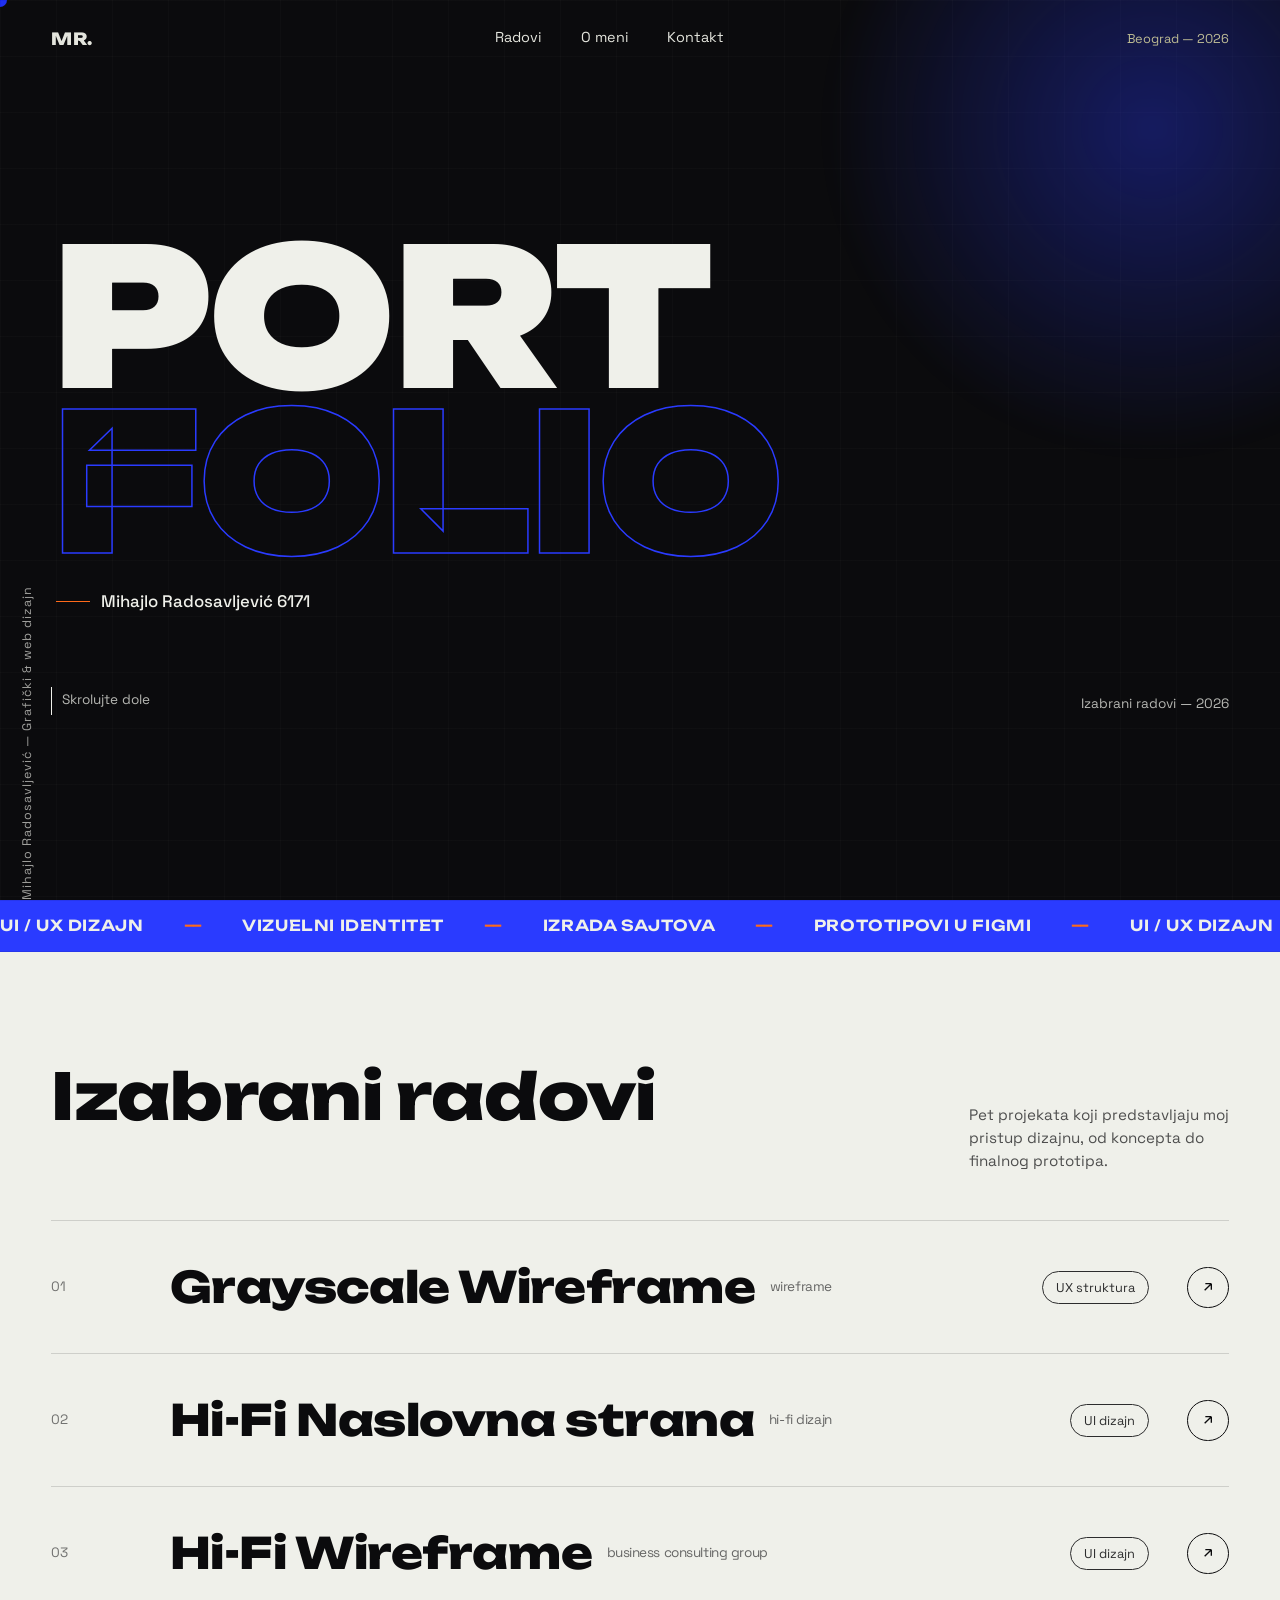
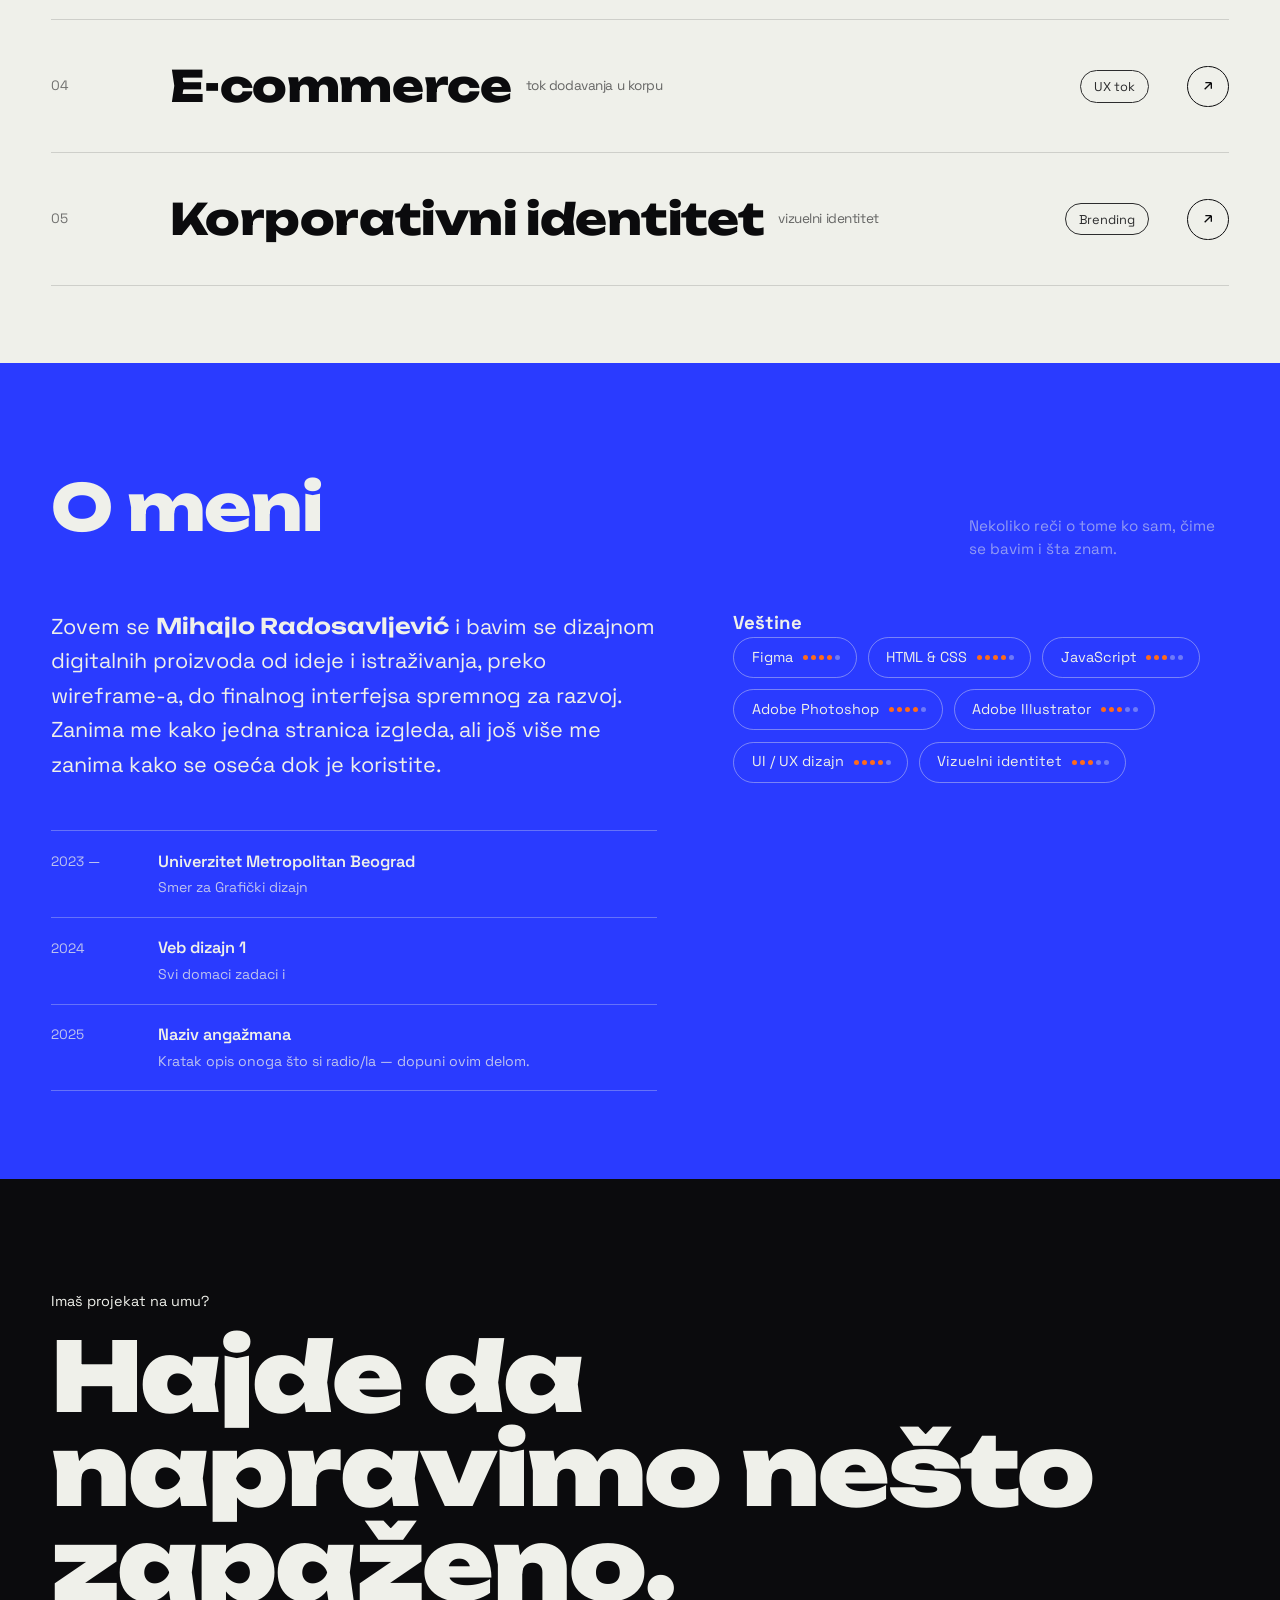
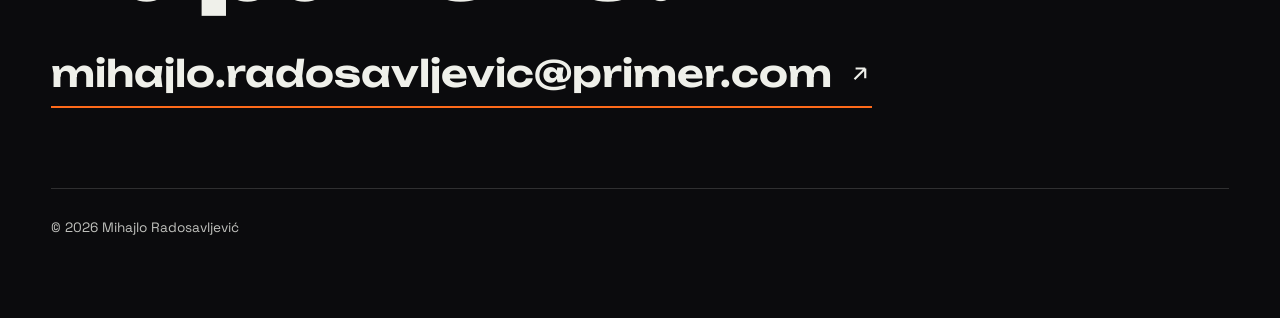
==== index.html @ fd627243 "Initial project" ====
<!doctype html>
<html lang="sr">
<head>
<meta charset="UTF-8">
<meta name="viewport" content="width=device-width, initial-scale=1">
<title>Portfolio — Mihajlo Radosavljević</title>
<meta name="description" content="Portfolio Mihajla Radosavljevića — grafički i web dizajn.">
<link rel="stylesheet" href="style.css">
</head>
<body>

<div class="cursor-dot"></div>
<div class="project-preview"><div class="project-preview__ph"></div></div>

<!-- ============ NAVIGACIJA ============ -->
<nav class="nav">
  <div class="nav__mark">MR.</div>
  <ul class="nav__links">
    <li><a href="#radovi">Radovi</a></li>
    <li><a href="#o-meni">O meni</a></li>
    <li><a href="#kontakt">Kontakt</a></li>
  </ul>
  <div class="nav__meta">Beograd — <span data-year></span></div>
</nav>

<!-- ============ HERO ============ -->
<header class="hero">
  <div class="hero__grid"></div>
  <div class="hero__glow"></div>

  <div class="hero__sidetext">Mihajlo Radosavljević — Grafički &amp; web dizajn</div>

  <div class="wrap hero__stack">
    <div class="hero__line"><span>PORT</span></div>
    <div class="hero__line"><span>FOLIO</span></div>

    <div class="hero__signature">Mihajlo Radosavljević 6171</div>

    <div class="hero__foot">
      <div class="hero__scroll"><i></i> Skrolujte dole</div>
      <div>Izabrani radovi — 2026</div>
    </div>
  </div>
</header>

<!-- ============ MARQUEE ============ -->
<div class="marquee">
  <div class="marquee__track">
    <span>UI / UX DIZAJN</span>
    <span>VIZUELNI IDENTITET</span>
    <span>IZRADA SAJTOVA</span>
    <span>PROTOTIPOVI U FIGMI</span>
  </div>
</div>

<!-- ============ RADOVI ============ -->
<section class="work" id="radovi">
  <div class="wrap">
    <div class="section-head reveal">
      <h2>Izabrani radovi</h2>
      <p>Pet projekata koji predstavljaju moj pristup dizajnu, od koncepta do finalnog prototipa.</p>
    </div>

    <div class="work-list">
      <div class="project-row" data-href="projekat-01.html" data-color="#0b0b0d" data-label="01">
        <span class="project-row__num">01</span>
        <span class="project-row__title">Grayscale Wireframe<small>wireframe</small></span>
        <span class="project-row__tag">UX struktura</span>
        <span class="project-row__arrow"><svg viewBox="0 0 24 24" fill="none" stroke="currentColor" stroke-width="2"><path d="M7 17L17 7M17 7H8M17 7V16"/></svg></span>
      </div>

      <div class="project-row" data-href="projekat-02.html" data-color="#2a3bff" data-label="02">
        <span class="project-row__num">02</span>
        <span class="project-row__title">Hi-Fi Naslovna strana <small>hi-fi dizajn</small></span>
        <span class="project-row__tag">UI dizajn</span>
        <span class="project-row__arrow"><svg viewBox="0 0 24 24" fill="none" stroke="currentColor" stroke-width="2"><path d="M7 17L17 7M17 7H8M17 7V16"/></svg></span>
      </div>

      <div class="project-row" data-href="projekat-03.html" data-color="#2a3bff" data-label="03">
        <span class="project-row__num">03</span>
        <span class="project-row__title">Hi-Fi Wireframe <small>business consulting group</small></span>
        <span class="project-row__tag">UI dizajn</span>
        <span class="project-row__arrow"><svg viewBox="0 0 24 24" fill="none" stroke="currentColor" stroke-width="2"><path d="M7 17L17 7M17 7H8M17 7V16"/></svg></span>
      </div>

      <div class="project-row" data-href="projekat-04.html" data-color="#0b0b0d" data-label="04">
        <span class="project-row__num">04</span>
        <span class="project-row__title">E-commerce <small>tok dodavanja u korpu</small></span>
        <span class="project-row__tag">UX tok</span>
        <span class="project-row__arrow"><svg viewBox="0 0 24 24" fill="none" stroke="currentColor" stroke-width="2"><path d="M7 17L17 7M17 7H8M17 7V16"/></svg></span>
      </div>

      <div class="project-row" data-href="projekat-05.html" data-color="#1f6b45" data-label="05">
        <span class="project-row__num">05</span>
        <span class="project-row__title">Korporativni identitet <small>vizuelni identitet</small></span>
        <span class="project-row__tag">Brending</span>
        <span class="project-row__arrow"><svg viewBox="0 0 24 24" fill="none" stroke="currentColor" stroke-width="2"><path d="M7 17L17 7M17 7H8M17 7V16"/></svg></span>
      </div>
    </div>
  </div>
</section>

<!-- ============ O MENI ============ -->
<section class="about" id="o-meni">
  <div class="wrap">
    <div class="section-head reveal">
      <h2>O meni</h2>
      <p>Nekoliko reči o tome ko sam, čime se bavim i šta znam.</p>
    </div>

    <div class="about__grid">
      <div>
        <p class="about__bio reveal">
          Zovem se <strong>Mihajlo Radosavljević</strong> i bavim se dizajnom digitalnih proizvoda
          od ideje i istraživanja, preko wireframe-a, do finalnog interfejsa spremnog za razvoj.
          Zanima me kako jedna stranica izgleda, ali još više me zanima kako se oseća dok je koristite.
        </p>

        <ul class="timeline reveal">
          <li>
            <time>2023 —</time>
            <div>
              <h4>Univerzitet Metropolitan Beograd</h4>
              <p>Smer za Grafički dizajn</p>
            </div>
          </li>
          <li>
            <time>2024</time>
            <div>
              <h4>Veb dizajn 1</h4>
              <p>Svi domaci zadaci i </p>
            </div>
          </li>
          <li>
            <time>2025</time>
            <div>
              <h4>Naziv angažmana</h4>
              <p>Kratak opis onoga što si radio/la — dopuni ovim delom.</p>
            </div>
          </li>
        </ul>
      </div>

      <div class="reveal">
        <h3>Veštine</h3>
        <div class="skills__grid">
          <span class="skill">Figma <i><b class="on"></b><b class="on"></b><b class="on"></b><b class="on"></b><b></b></i></span>
          <span class="skill">HTML &amp; CSS <i><b class="on"></b><b class="on"></b><b class="on"></b><b class="on"></b><b></b></i></span>
          <span class="skill">JavaScript <i><b class="on"></b><b class="on"></b><b class="on"></b><b></b><b></b></i></span>
          <span class="skill">Adobe Photoshop <i><b class="on"></b><b class="on"></b><b class="on"></b><b class="on"></b><b></b></i></span>
          <span class="skill">Adobe Illustrator <i><b class="on"></b><b class="on"></b><b class="on"></b><b></b><b></b></i></span>
          <span class="skill">UI / UX dizajn <i><b class="on"></b><b class="on"></b><b class="on"></b><b class="on"></b><b></b></i></span>
          <span class="skill">Vizuelni identitet <i><b class="on"></b><b class="on"></b><b class="on"></b><b></b><b></b></i></span>
        </div>
      </div>
    </div>
  </div>
</section>

<!-- ============ KONTAKT ============ -->
<section class="contact" id="kontakt">
  <div class="wrap contact__inner">
    <div class="contact__eyebrow reveal">Imaš projekat na umu?</div>
    <h2 class="reveal">Hajde da napravimo nešto zapaženo.</h2>

    <a class="contact__link reveal" href="mailto:mihajlo.radosavljevic@primer.com">
      mihajlo.radosavljevic@primer.com
      <svg viewBox="0 0 24 24" fill="none" stroke="currentColor" stroke-width="2"><path d="M7 17L17 7M17 7H8M17 7V16"/></svg>
    </a>

    <div class="contact__row">
      <div>© <span data-year></span> Mihajlo Radosavljević</div>
      <div class="contact__socials">
      </div>
    </div>
  </div>
</section>

<script src="script.js"></script>
</body>
</html>
---- style.css ----
/* =========================================================
   PORTFOLIO — MIHAJLO RADOSAVLJEVIĆ
   Dizajn sistem: ink / paper / cobalt / amber
   ========================================================= */

@import url('https://fonts.googleapis.com/css2?family=Unbounded:wght@400;600;800;900&family=Space+Grotesk:wght@400;500;600;700&display=swap');

:root{
  --ink:        #0b0b0d;
  --ink-soft:   #17171b;
  --paper:      #eff0ea;
  --paper-dim:  #dfe0d8;
  --cobalt:     #2a3bff;
  --cobalt-dim: #1c28b8;
  --amber:      #ff6a1a;

  --display: 'Unbounded', sans-serif;
  --body: 'Space Grotesk', sans-serif;

  --edge: clamp(1.25rem, 4vw, 3.5rem);
  --ease: cubic-bezier(.16,.84,.34,1);
}

*{ box-sizing:border-box; margin:0; padding:0; }

html{ scroll-behavior:smooth; }

body{
  background:var(--paper);
  color:var(--ink);
  font-family:var(--body);
  font-size:16px;
  line-height:1.5;
  -webkit-font-smoothing:antialiased;
  overflow-x:hidden;
}

a{ color:inherit; text-decoration:none; }
ul{ list-style:none; }
img{ display:block; max-width:100%; }
button{ font:inherit; border:none; background:none; cursor:pointer; color:inherit; }

::selection{ background:var(--cobalt); color:var(--paper); }

.wrap{ padding-left:var(--edge); padding-right:var(--edge); }

/* ---------- custom cursor dot ---------- */
.cursor-dot{
  position:fixed; top:0; left:0; width:14px; height:14px; border-radius:50%;
  background:var(--cobalt); pointer-events:none; z-index:999;
  transform:translate(-50%,-50%);
  transition:width .25s var(--ease), height .25s var(--ease), background .25s var(--ease), opacity .3s;
  mix-blend-mode:difference;
}
.cursor-dot.hovering{ width:44px; height:44px; background:var(--paper); }
@media (hover:none){ .cursor-dot{ display:none; } }

/* ---------- top nav ---------- */
.nav{
  position:fixed; top:0; left:0; right:0; z-index:100;
  display:flex; align-items:center; justify-content:space-between;
  padding:1.6rem var(--edge);
  color:var(--paper);
  mix-blend-mode:difference;
}
.nav__mark{
  font-family:var(--display); font-weight:800; font-size:1.05rem; letter-spacing:.02em;
}
.nav__links{ display:flex; gap:clamp(1.2rem,3vw,2.6rem); font-size:.9rem; }
.nav__links a{
  position:relative; padding-bottom:.2rem;
}
.nav__links a::after{
  content:''; position:absolute; left:0; bottom:0; width:0; height:1px; background:currentColor;
  transition:width .35s var(--ease);
}
.nav__links a:hover::after{ width:100%; }
.nav__meta{ font-size:.8rem; opacity:.85; }
@media (max-width:640px){ .nav__meta{ display:none; } }

/* ---------- HERO ---------- */
.hero{
  position:relative; min-height:100svh; background:var(--ink); color:var(--paper);
  display:flex; flex-direction:column; justify-content:center;
  overflow:hidden;
  padding-top:6rem; padding-bottom:3rem;
}

.hero__grid{
  position:absolute; inset:0; opacity:.35; pointer-events:none;
  background-image:
    linear-gradient(to right, rgba(239,240,234,.06) 1px, transparent 1px),
    linear-gradient(to bottom, rgba(239,240,234,.06) 1px, transparent 1px);
  background-size: 56px 56px;
  animation: gridDrift 22s linear infinite;
}
@keyframes gridDrift{
  from{ background-position:0 0; }
  to{ background-position:56px 56px; }
}

.hero__glow{
  position:absolute; width:60vmax; height:60vmax; border-radius:50%;
  background:radial-gradient(circle, rgba(42,59,255,.35), transparent 60%);
  top:-20vmax; right:-20vmax; filter:blur(10px);
  animation: glowMove 16s ease-in-out infinite alternate;
}
@keyframes glowMove{
  from{ transform:translate(0,0) scale(1); }
  to{ transform:translate(-6vw, 8vh) scale(1.12); }
}

.hero__sidetext{
  position:absolute; left:1.1rem; bottom:0; top:0; display:flex; align-items:center;
  writing-mode:vertical-rl; transform:rotate(180deg);
  font-size:.78rem; letter-spacing:.08em; color:rgba(239,240,234,.65);
  z-index:2;
}
@media (max-width:640px){ .hero__sidetext{ display:none; } }

.hero__stack{ position:relative; z-index:2; }

.hero__line{ overflow:hidden; }
.hero__line span{
  display:block;
  font-family:var(--display); font-weight:900;
  font-size:clamp(3.4rem, 15vw, 12.5rem);
  line-height:.86; letter-spacing:-.02em;
  transform:translateY(110%);
  animation:riseUp 1s var(--ease) forwards;
}
.hero__line:nth-child(1) span{ animation-delay:.15s; color:var(--paper); }
.hero__line:nth-child(2) span{
  animation-delay:.32s;
  color:transparent;
  -webkit-text-stroke:1.5px var(--cobalt);
  text-stroke:1.5px var(--cobalt);
}
@keyframes riseUp{ to{ transform:translateY(0); } }

.hero__signature{
  margin-top:1.6rem; margin-left:.3rem;
  font-family:var(--body); font-weight:500; font-size:1.05rem;
  color:var(--paper); opacity:0; transform:translateY(12px);
  animation:fadeUp .8s var(--ease) forwards; animation-delay:.9s;
  display:flex; align-items:center; gap:.7rem;
}
.hero__signature::before{
  content:''; width:34px; height:1px; background:var(--amber);
}
@keyframes fadeUp{ to{ opacity:1; transform:none; } }

.hero__foot{
  position:relative; z-index:2;
  display:flex; align-items:flex-end; justify-content:space-between;
  margin-top:clamp(2rem,6vw,4.5rem);
  font-size:.85rem; color:rgba(239,240,234,.75);
  opacity:0; animation:fadeUp .8s var(--ease) forwards; animation-delay:1.1s;
}
.hero__scroll{ display:flex; align-items:center; gap:.6rem; }
.hero__scroll i{
  display:block; width:1px; height:28px; background:var(--paper);
  animation:scrollPulse 1.8s ease-in-out infinite;
}
@keyframes scrollPulse{ 0%,100%{ transform:scaleY(.4); opacity:.4;} 50%{ transform:scaleY(1); opacity:1;} }

/* ---------- marquee divider ---------- */
.marquee{
  background:var(--cobalt); color:var(--paper);
  overflow:hidden; white-space:nowrap;
  border-top:1px solid rgba(0,0,0,.08); border-bottom:1px solid rgba(0,0,0,.08);
}
.marquee__track{
  display:inline-flex; gap:2.5rem;
  animation:marquee 26s linear infinite;
  padding:.85rem 0;
}
.marquee span{
  font-family:var(--display); font-weight:600; font-size:.95rem; letter-spacing:.04em;
  display:inline-flex; align-items:center; gap:2.5rem;
}
.marquee span::after{ content:'—'; color:var(--amber); }
@keyframes marquee{ from{ transform:translateX(0);} to{ transform:translateX(-50%);} }

/* ---------- section shell ---------- */
section{ position:relative; }
.section-head{
  display:flex; align-items:baseline; justify-content:space-between; gap:1rem;
  padding-top:clamp(3.5rem,8vw,6rem); padding-bottom:clamp(2rem,4vw,3rem);
  flex-wrap:wrap;
}
.section-head h2{
  font-family:var(--display); font-weight:800;
  font-size:clamp(2.2rem,5.5vw,4rem); letter-spacing:-.01em;
}
.section-head p{ max-width:26ch; font-size:.95rem; opacity:.7; }

.reveal{ opacity:0; transform:translateY(28px); transition:opacity .8s var(--ease), transform .8s var(--ease); }
.reveal.is-visible{ opacity:1; transform:none; }

/* ---------- WORK / RADOVI ---------- */
.work{ background:var(--paper); padding-bottom:clamp(3rem,6vw,5rem); }

.project-row{
  position:relative;
  display:grid; grid-template-columns:5rem 1fr auto auto;
  align-items:center; gap:clamp(1rem,3vw,2.5rem);
  padding:clamp(1.4rem,3vw,2.1rem) 0;
  border-top:1px solid rgba(11,11,13,.14);
  cursor:pointer;
  transition:background .4s var(--ease), color .4s var(--ease), padding-left .4s var(--ease);
}
.work-list .project-row:last-child{ border-bottom:1px solid rgba(11,11,13,.14); }
.project-row:hover{ background:var(--ink); color:var(--paper); padding-left:1.2rem; }

.project-row__num{ font-family:var(--body); font-size:.85rem; opacity:.55; }
.project-row__title{
  font-family:var(--display); font-weight:800;
  font-size:clamp(1.5rem,4vw,2.7rem); letter-spacing:-.01em;
  display:flex; align-items:center; gap:.9rem; min-width:0;
}
.project-row__title small{
  font-family:var(--body); font-weight:400; font-size:.85rem; opacity:.6;
  white-space:nowrap;
}
.project-row__tag{
  font-size:.8rem; padding:.35rem .8rem; border:1px solid currentColor; border-radius:999px;
  white-space:nowrap; opacity:.85;
}
.project-row__arrow{
  width:2.6rem; height:2.6rem; border-radius:50%; border:1px solid currentColor;
  display:flex; align-items:center; justify-content:center; flex-shrink:0;
  transition:transform .4s var(--ease), background .4s var(--ease);
}
.project-row:hover .project-row__arrow{ transform:rotate(45deg); background:var(--cobalt); border-color:var(--cobalt); }
.project-row__arrow svg{ width:16px; height:16px; }

/* floating preview thumb that follows the cursor */
.project-preview{
  position:fixed; top:0; left:0; z-index:60; pointer-events:none;
  width:min(320px, 30vw); aspect-ratio:4/3; border-radius:14px; overflow:hidden;
  opacity:0; transform:translate(-50%,-50%) scale(.85);
  transition:opacity .35s var(--ease), transform .35s var(--ease);
}
.project-preview.is-active{ opacity:1; transform:translate(-50%,-50%) scale(1); }
.project-preview__ph{
  width:100%; height:100%; display:flex; align-items:center; justify-content:center;
  font-family:var(--display); font-weight:800; font-size:2.4rem; color:var(--paper);
}
@media (max-width:820px){
  .project-preview{ display:none; }
  .project-row{ grid-template-columns:2.4rem 1fr auto; }
  .project-row__tag{ display:none; }
}

/* ---------- ABOUT / O MENI ---------- */
.about{ background:var(--cobalt); color:var(--paper); padding-bottom:clamp(3.5rem,7vw,5.5rem); }
.about .section-head p{ color:rgba(239,240,234,.75); }

.about__grid{
  display:grid; grid-template-columns:1.1fr .9fr; gap:clamp(2.5rem,6vw,5rem);
}
@media (max-width:860px){ .about__grid{ grid-template-columns:1fr; } }

.about__bio{ font-size:clamp(1.05rem,2vw,1.35rem); line-height:1.6; max-width:46ch; font-weight:400; }
.about__bio strong{ font-family:var(--display); font-weight:600; }

.timeline{ margin-top:clamp(2rem,4vw,3rem); border-top:1px solid rgba(239,240,234,.3); }
.timeline li{
  display:grid; grid-template-columns:5.5rem 1fr; gap:1.2rem;
  padding:1.15rem 0; border-bottom:1px solid rgba(239,240,234,.3);
}
.timeline time{ font-size:.85rem; opacity:.75; padding-top:.15rem; }
.timeline h4{ font-family:var(--body); font-weight:600; font-size:1.02rem; }
.timeline p{ font-size:.88rem; opacity:.75; margin-top:.2rem; }

.skills h3, .about__bio-label{
  font-size:.85rem; opacity:.75; margin-bottom:1.1rem;
}
.skills__grid{ display:flex; flex-wrap:wrap; gap:.7rem; }
.skill{
  display:flex; align-items:center; gap:.6rem;
  border:1px solid rgba(239,240,234,.4); border-radius:999px;
  padding:.55rem 1rem .55rem 1.1rem; font-size:.9rem;
  transform:translateY(10px); opacity:0;
  transition:opacity .55s var(--ease), transform .55s var(--ease), background .3s, color .3s;
}
.skills__grid.is-visible .skill{ opacity:1; transform:none; }
.skill:hover{ background:var(--paper); color:var(--cobalt-dim); }
.skill i{ display:flex; gap:3px; }
.skill i b{ width:5px; height:5px; border-radius:50%; background:currentColor; opacity:.35; }
.skill i b.on{ opacity:1; background:var(--amber); }
.skill:hover i b.on{ background:var(--cobalt); }

/* ---------- CONTACT / CTA ---------- */
.contact{ background:var(--ink); color:var(--paper); }
.contact__inner{
  padding-top:clamp(4rem,10vw,7rem); padding-bottom:clamp(3rem,7vw,5rem);
}
.contact__eyebrow{ font-size:.9rem; opacity:.7; margin-bottom:1rem; }
.contact h2{
  font-family:var(--display); font-weight:900; letter-spacing:-.02em;
  font-size:clamp(2.4rem,8vw,6rem); line-height:.98; max-width:14ch;
}
.contact__link{
  margin-top:2.2rem; display:inline-flex; align-items:baseline; gap:.9rem;
  font-family:var(--display); font-weight:600;
  font-size:clamp(1.3rem,4vw,2.3rem);
  border-bottom:2px solid var(--amber); padding-bottom:.3rem;
}
.contact__link svg{ width:.7em; height:.7em; transition:transform .4s var(--ease); }
.contact__link:hover svg{ transform:translate(4px,-4px); }

.contact__row{
  margin-top:clamp(3rem,7vw,5rem);
  display:flex; justify-content:space-between; flex-wrap:wrap; gap:1.5rem;
  padding-top:1.8rem; border-top:1px solid rgba(239,240,234,.2);
  font-size:.85rem; opacity:.8;
}
.contact__socials{ display:flex; gap:1.4rem; }
.contact__socials a{ position:relative; }
.contact__socials a::after{
  content:''; position:absolute; left:0; bottom:-2px; width:0; height:1px; background:var(--amber);
  transition:width .3s var(--ease);
}
.contact__socials a:hover::after{ width:100%; }

/* ================= PROJECT / BLUEPRINT PAGE ================= */
.p-hero{
  background:var(--ink); color:var(--paper);
  padding-top:8.5rem; padding-bottom:clamp(2.5rem,6vw,4rem);
}
.p-hero__back{
  display:inline-flex; align-items:center; gap:.6rem; font-size:.85rem; opacity:.75;
  margin-bottom:2.2rem; transition:opacity .3s, gap .3s;
}
.p-hero__back:hover{ opacity:1; gap:.9rem; }
.p-hero__back svg{ width:14px; height:14px; }

.p-hero__title{
  font-family:var(--display); font-weight:900; letter-spacing:-.02em;
  font-size:clamp(2.4rem,8vw,6rem); line-height:.96;
}
.p-hero__meta{
  margin-top:1.6rem; display:flex; flex-wrap:wrap; gap:.6rem 1.4rem; font-size:.9rem; opacity:.8;
}
.p-hero__meta span{ display:inline-flex; align-items:center; gap:.5rem; }
.p-hero__meta span::before{ content:''; width:6px; height:6px; border-radius:50%; background:var(--amber); }
.p-hero__tagline{ margin-top:1.6rem; max-width:52ch; font-size:1.1rem; opacity:.85; }

.p-gallery{ background:var(--paper); padding:clamp(2.5rem,6vw,4.5rem) 0; }
.frame{
  border:1.5px dashed rgba(11,11,13,.35); border-radius:18px;
  display:flex; align-items:center; justify-content:center; text-align:center;
  color:rgba(11,11,13,.55); font-size:.85rem; padding:2rem;
  background:repeating-linear-gradient(135deg, rgba(11,11,13,.035) 0 10px, transparent 10px 20px);
  overflow:hidden;
}
.frame img{ width:100%; height:100%; object-fit:cover; }
.frame--main{ aspect-ratio:16/9; margin-bottom:clamp(1.2rem,3vw,1.6rem); }
.frame-grid{ display:grid; grid-template-columns:1fr 1fr; gap:clamp(1.2rem,3vw,1.6rem); }
.frame--sm{ aspect-ratio:4/5; }
@media (max-width:700px){ .frame-grid{ grid-template-columns:1fr; } }

.p-body{ background:var(--paper); padding-bottom:clamp(3.5rem,7vw,5.5rem); }
.p-body__grid{
  display:grid; grid-template-columns:.85fr 1.4fr; gap:clamp(2rem,5vw,4rem);
  padding-top:clamp(2.5rem,5vw,3.5rem); border-top:1px solid rgba(11,11,13,.15);
}
@media (max-width:780px){ .p-body__grid{ grid-template-columns:1fr; } }

.p-facts dt{ font-size:.8rem; opacity:.6; margin-top:1.1rem; }
.p-facts dt:first-child{ margin-top:0; }
.p-facts dd{ font-family:var(--display); font-weight:600; font-size:1.05rem; margin-top:.25rem; }

.p-desc h3{ font-family:var(--display); font-weight:700; font-size:1.4rem; margin-bottom:1rem; }
.p-desc p{ font-size:1.02rem; opacity:.85; max-width:62ch; }
.p-desc p + p{ margin-top:1rem; }

.p-cta{ margin-top:clamp(2.5rem,5vw,3.5rem); }
.btn-figma{
  display:inline-flex; align-items:center; gap:.9rem;
  background:var(--cobalt); color:var(--paper);
  font-family:var(--display); font-weight:600; font-size:1rem;
  padding:1.05rem 1.7rem; border-radius:999px;
  transition:transform .35s var(--ease), background .35s var(--ease);
}
.btn-figma:hover{ transform:translateY(-3px); background:var(--ink); }
.btn-figma svg{ width:18px; height:18px; }

.p-next{
  background:var(--ink); color:var(--paper);
  padding:clamp(3rem,7vw,5rem) 0; display:flex; justify-content:space-between; align-items:center; gap:1rem; flex-wrap:wrap;
}
.p-next a{ font-family:var(--display); font-weight:800; font-size:clamp(1.4rem,4vw,2.4rem); display:flex; align-items:center; gap:1rem; }
.p-next a svg{ width:1em; height:1em; transition:transform .35s var(--ease); }
.p-next a:hover svg{ transform:translateX(6px); }
.p-next span{ font-size:.8rem; opacity:.6; display:block; margin-bottom:.4rem; }

/* ---------- footer ---------- */
.site-footer{
  background:var(--ink); color:rgba(239,240,234,.6);
  display:flex; justify-content:space-between; padding:1.6rem var(--edge); font-size:.8rem;
  flex-wrap:wrap; gap:.5rem;
}

/* ---------- reduced motion ---------- */
@media (prefers-reduced-motion: reduce){
  *{ animation-duration:.001ms !important; animation-iteration-count:1 !important; transition-duration:.001ms !important; }
  html{ scroll-behavior:auto; }
}
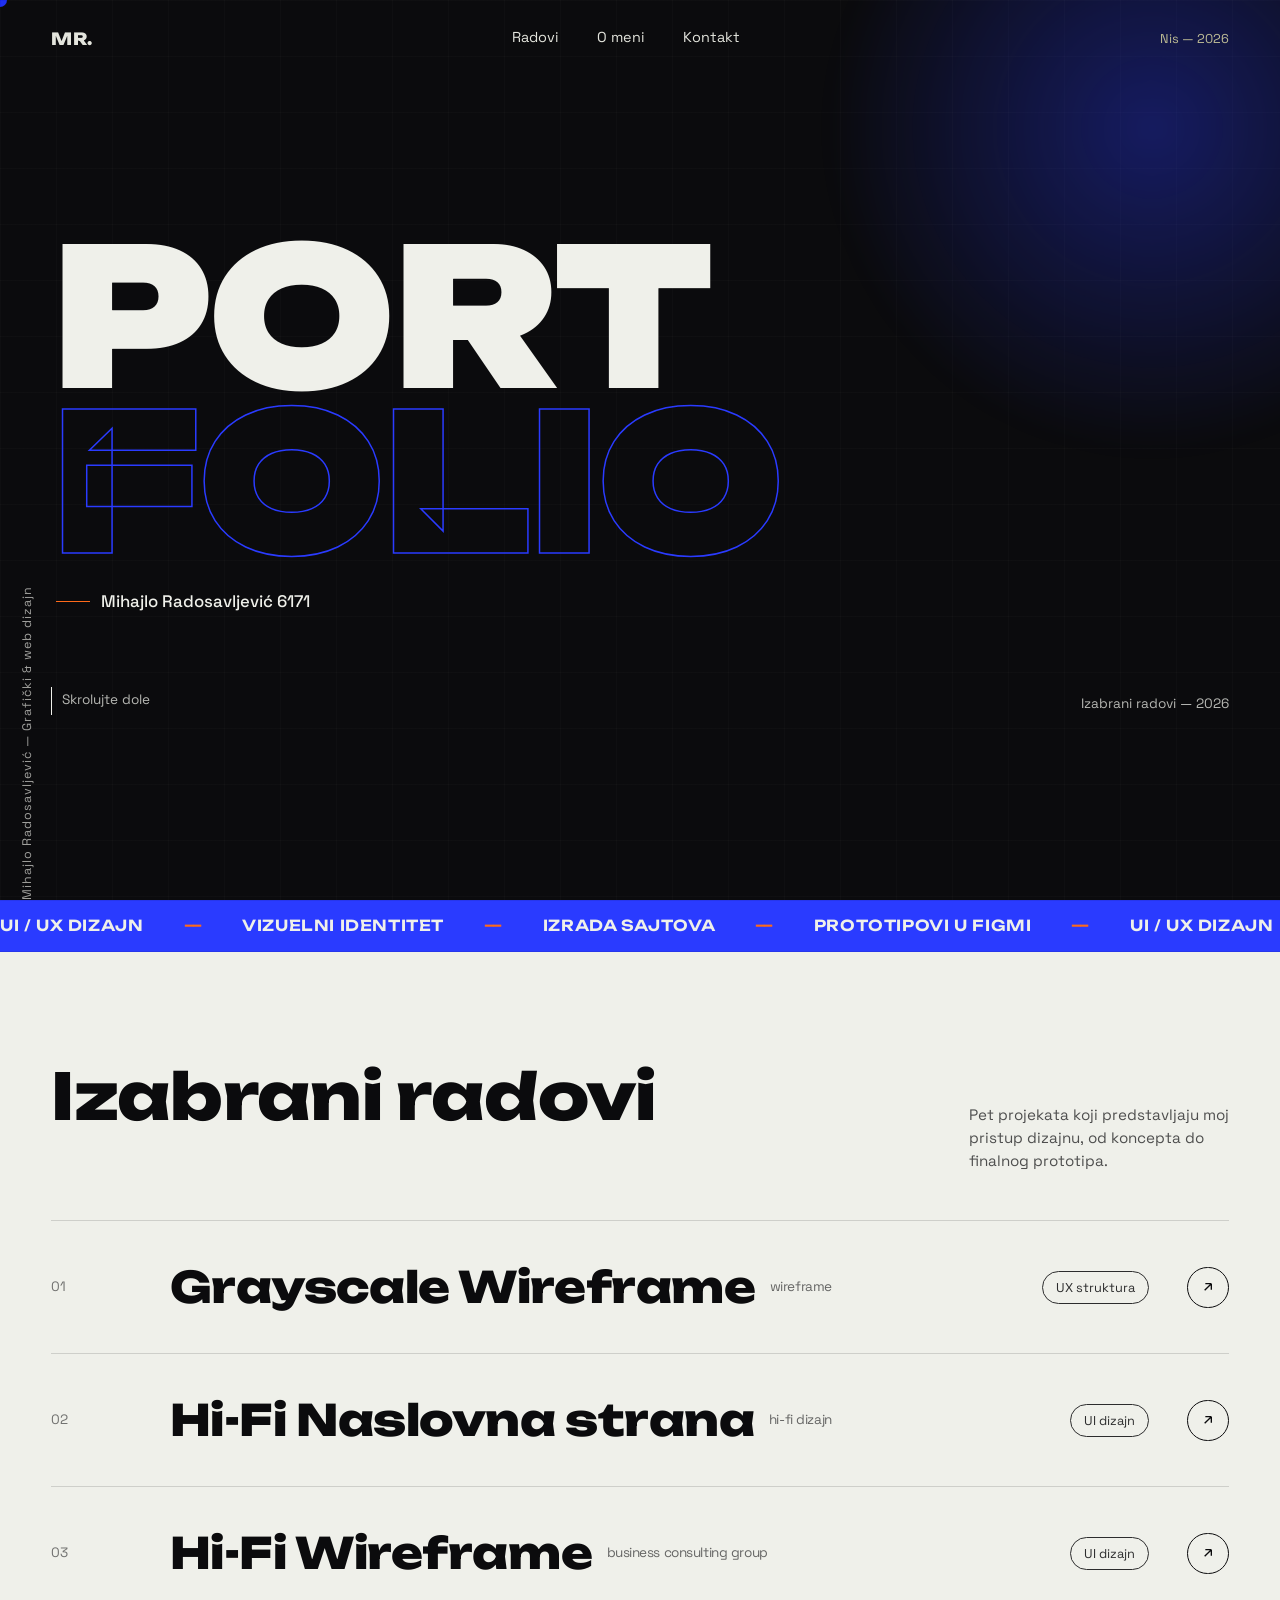
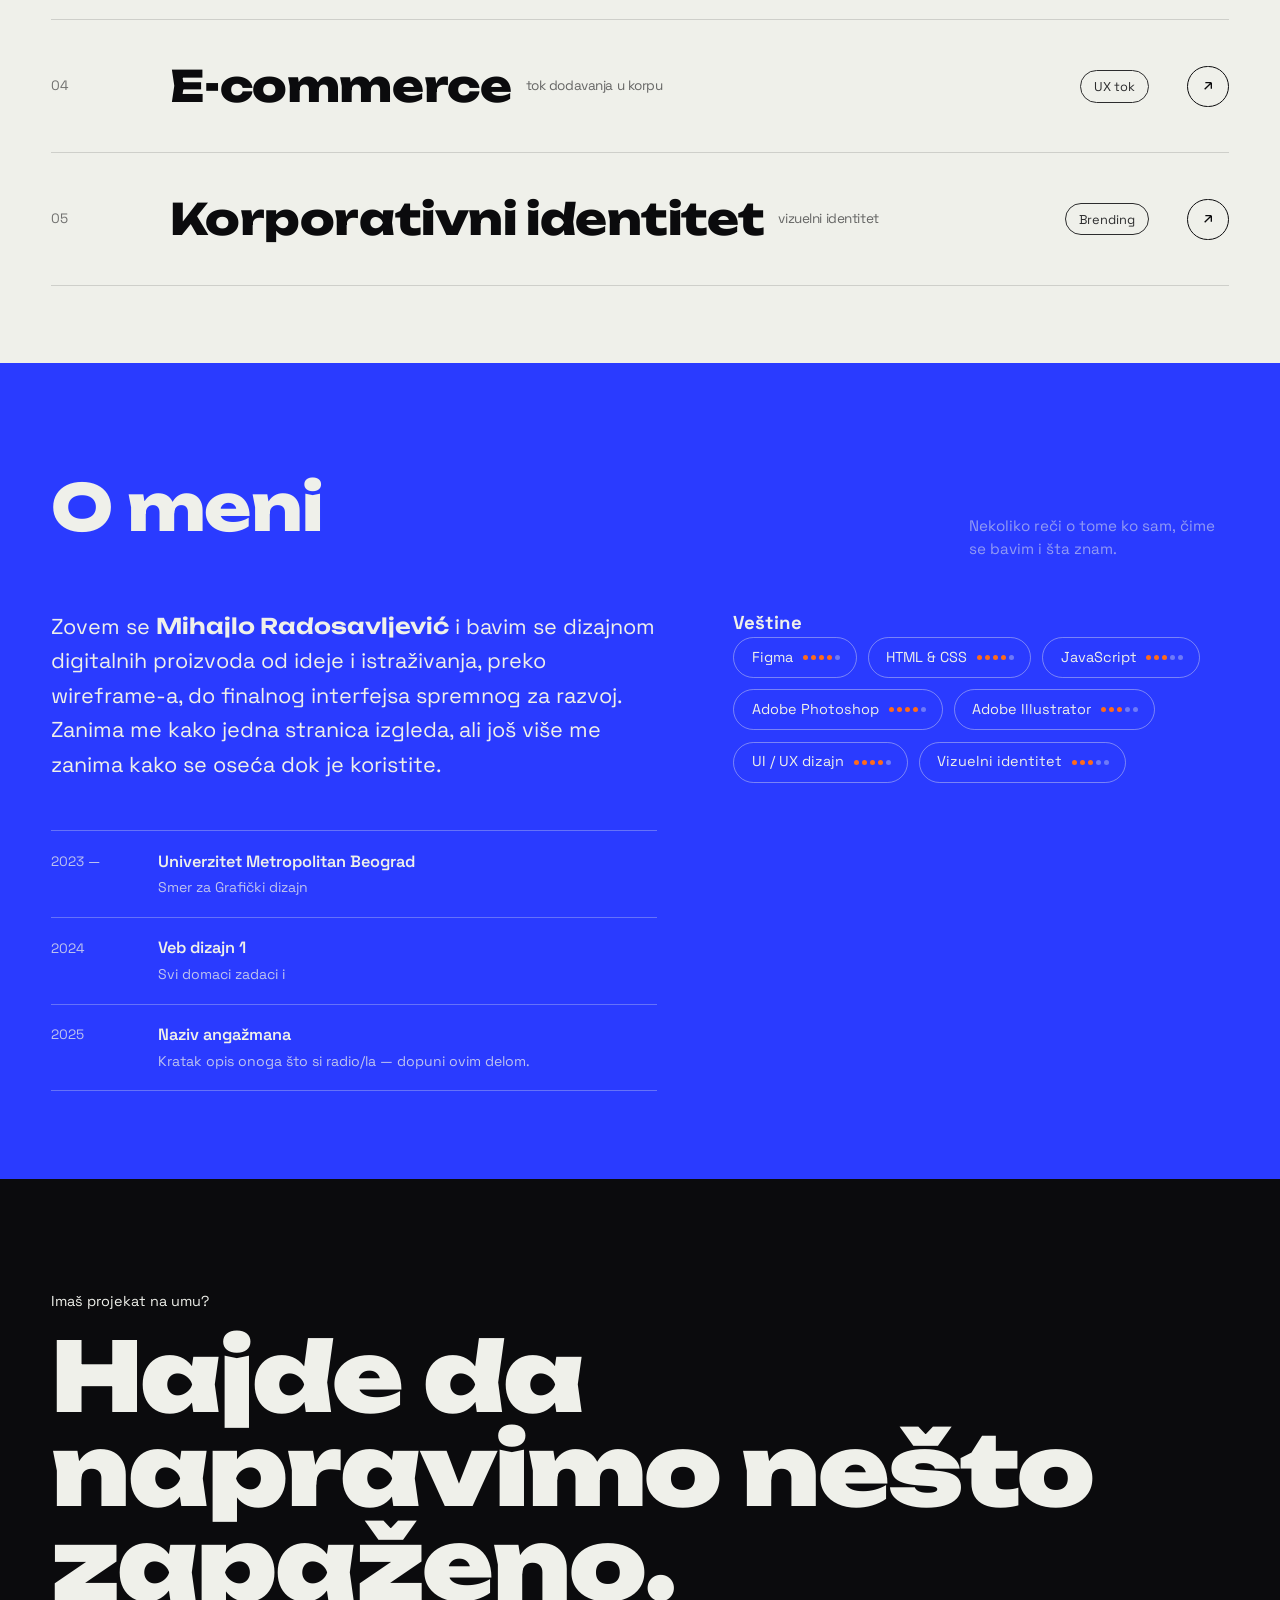
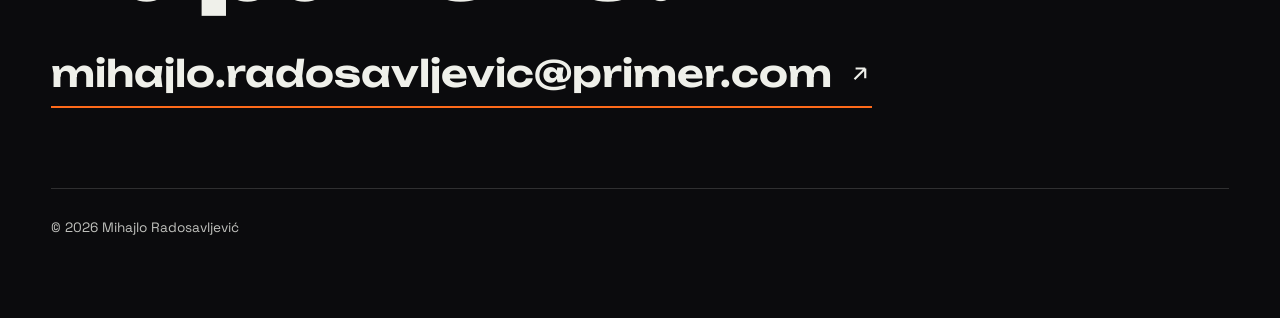
==== commit 1f9c37a5: "edit" ====
--- a/index.html
+++ b/index.html
@@ -20,7 +20,7 @@
     <li><a href="#o-meni">O meni</a></li>
     <li><a href="#kontakt">Kontakt</a></li>
   </ul>
-  <div class="nav__meta">Beograd — <span data-year></span></div>
+  <div class="nav__meta">Nis — <span data-year></span></div>
 </nav>
 
 <!-- ============ HERO ============ -->
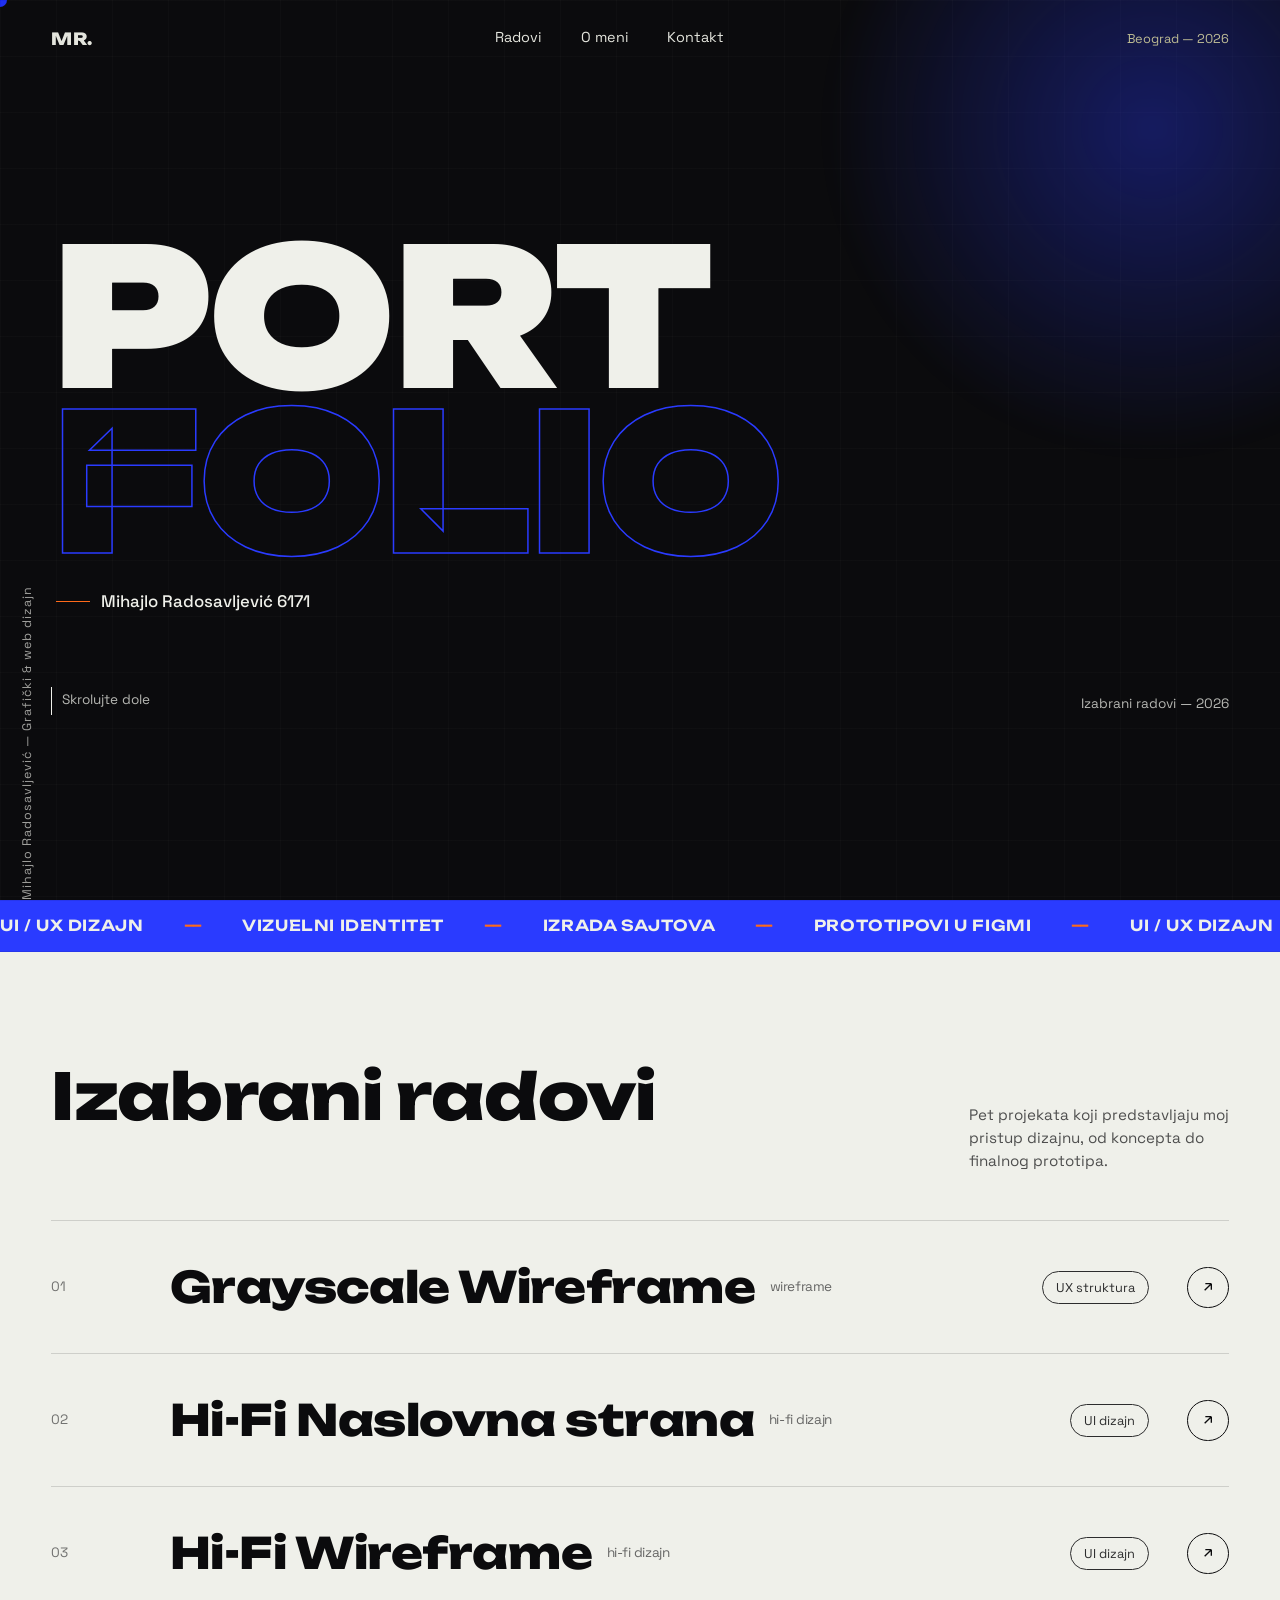
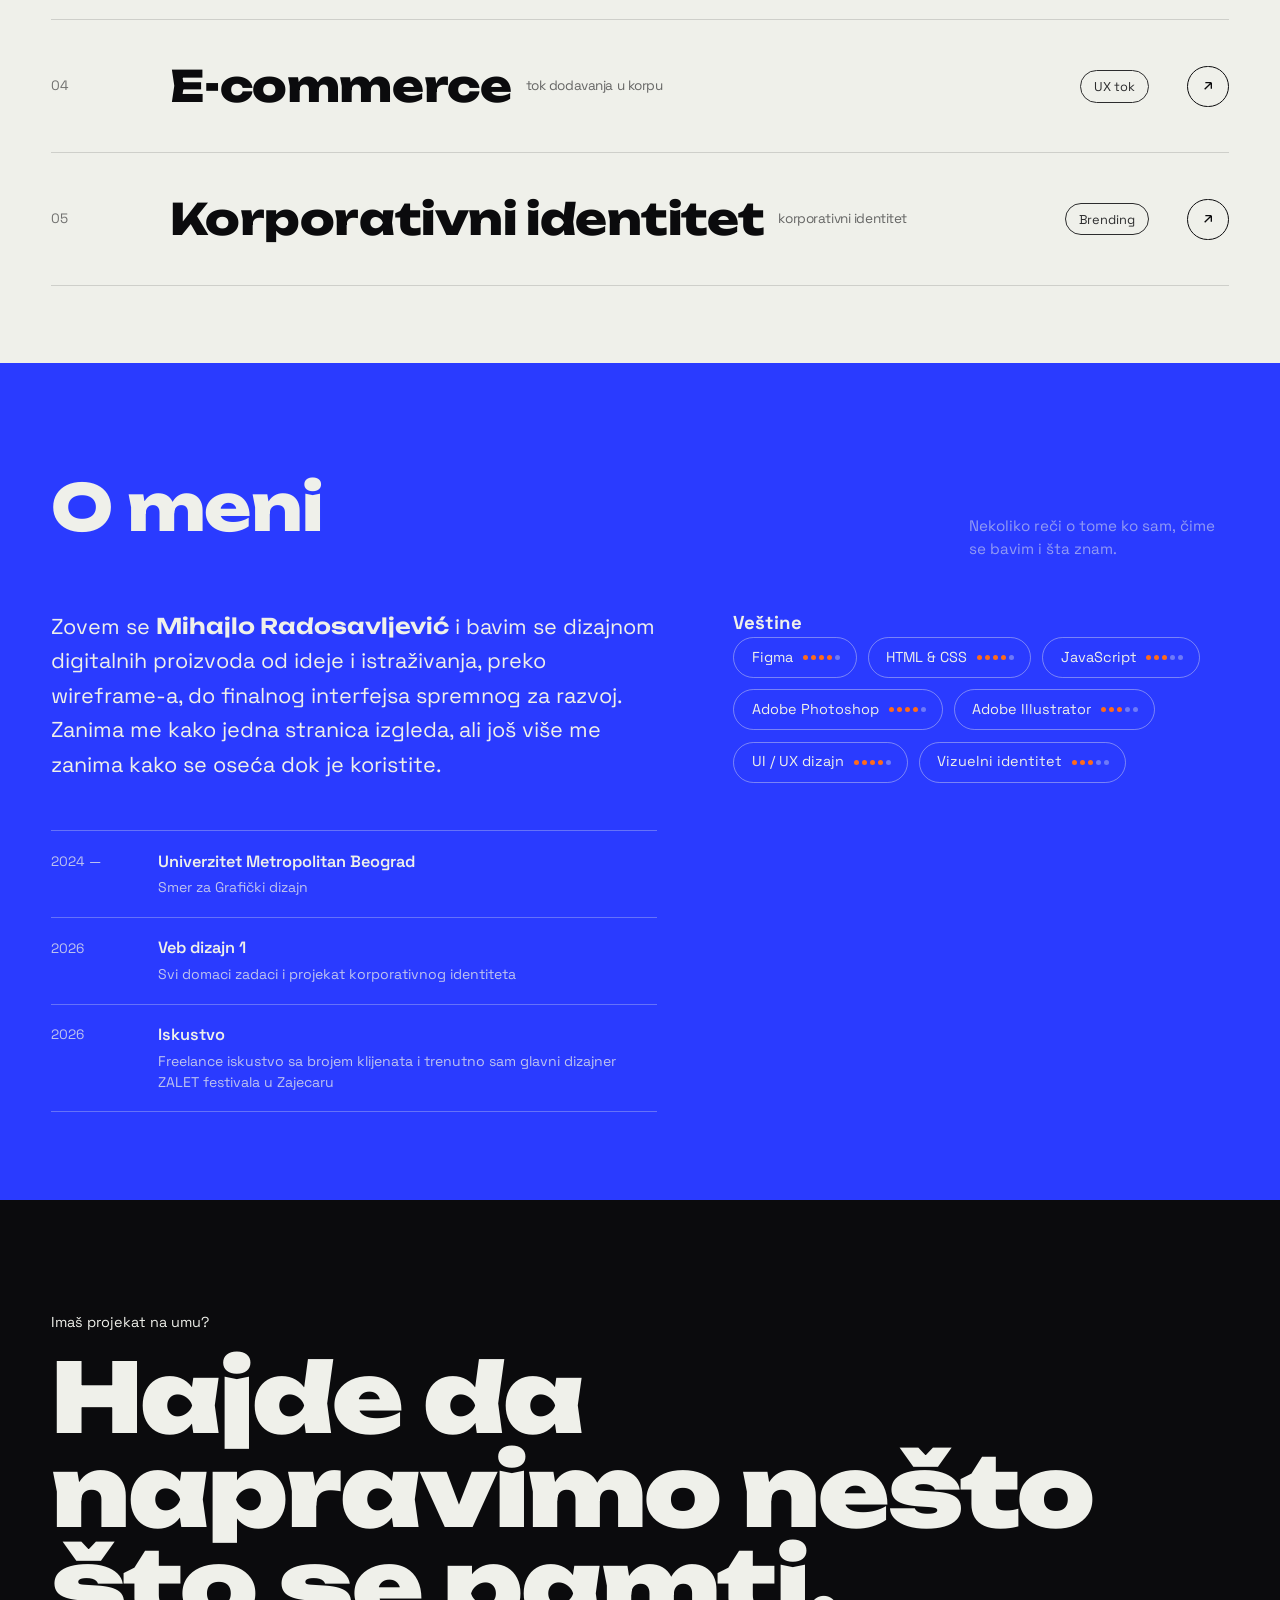
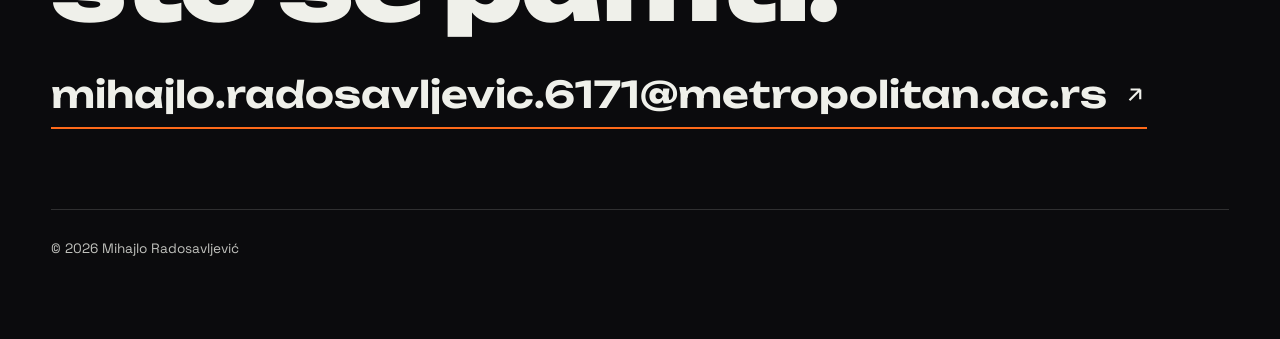
==== commit b9820a3b: "edit1" ====
--- a/index.html
+++ b/index.html
@@ -20,7 +20,7 @@
     <li><a href="#o-meni">O meni</a></li>
     <li><a href="#kontakt">Kontakt</a></li>
   </ul>
-  <div class="nav__meta">Nis — <span data-year></span></div>
+  <div class="nav__meta">Beograd — <span data-year></span></div>
 </nav>
 
 <!-- ============ HERO ============ -->
@@ -78,7 +78,7 @@
 
       <div class="project-row" data-href="projekat-03.html" data-color="#2a3bff" data-label="03">
         <span class="project-row__num">03</span>
-        <span class="project-row__title">Hi-Fi Wireframe <small>business consulting group</small></span>
+        <span class="project-row__title">Hi-Fi Wireframe <small>hi-fi dizajn</small></span>
         <span class="project-row__tag">UI dizajn</span>
         <span class="project-row__arrow"><svg viewBox="0 0 24 24" fill="none" stroke="currentColor" stroke-width="2"><path d="M7 17L17 7M17 7H8M17 7V16"/></svg></span>
       </div>
@@ -92,7 +92,7 @@
 
       <div class="project-row" data-href="projekat-05.html" data-color="#1f6b45" data-label="05">
         <span class="project-row__num">05</span>
-        <span class="project-row__title">Korporativni identitet <small>vizuelni identitet</small></span>
+        <span class="project-row__title">Korporativni identitet <small>korporativni identitet</small></span>
         <span class="project-row__tag">Brending</span>
         <span class="project-row__arrow"><svg viewBox="0 0 24 24" fill="none" stroke="currentColor" stroke-width="2"><path d="M7 17L17 7M17 7H8M17 7V16"/></svg></span>
       </div>
@@ -118,24 +118,24 @@
 
         <ul class="timeline reveal">
           <li>
-            <time>2023 —</time>
+            <time>2024 —</time>
             <div>
               <h4>Univerzitet Metropolitan Beograd</h4>
               <p>Smer za Grafički dizajn</p>
             </div>
           </li>
           <li>
-            <time>2024</time>
+            <time>2026</time>
             <div>
               <h4>Veb dizajn 1</h4>
-              <p>Svi domaci zadaci i </p>
+              <p>Svi domaci zadaci i projekat korporativnog identiteta</p>
             </div>
           </li>
           <li>
-            <time>2025</time>
+            <time>2026</time>
             <div>
-              <h4>Naziv angažmana</h4>
-              <p>Kratak opis onoga što si radio/la — dopuni ovim delom.</p>
+              <h4>Iskustvo</h4>
+              <p>Freelance iskustvo sa brojem klijenata i trenutno sam glavni dizajner ZALET festivala u Zajecaru</p>
             </div>
           </li>
         </ul>
@@ -161,10 +161,10 @@
 <section class="contact" id="kontakt">
   <div class="wrap contact__inner">
     <div class="contact__eyebrow reveal">Imaš projekat na umu?</div>
-    <h2 class="reveal">Hajde da napravimo nešto zapaženo.</h2>
+    <h2 class="reveal">Hajde da napravimo nešto što se pamti.</h2>
 
     <a class="contact__link reveal" href="mailto:mihajlo.radosavljevic@primer.com">
-      mihajlo.radosavljevic@primer.com
+      mihajlo.radosavljevic.6171@metropolitan.ac.rs
       <svg viewBox="0 0 24 24" fill="none" stroke="currentColor" stroke-width="2"><path d="M7 17L17 7M17 7H8M17 7V16"/></svg>
     </a>
 
--- a/style.css
+++ b/style.css
@@ -356,7 +356,7 @@
   background:repeating-linear-gradient(135deg, rgba(11,11,13,.035) 0 10px, transparent 10px 20px);
   overflow:hidden;
 }
-.frame img{ width:100%; height:100%; object-fit:cover; }
+.frame img{ width:100%; height:100%; object-fit:contain; }
 .frame--main{ aspect-ratio:16/9; margin-bottom:clamp(1.2rem,3vw,1.6rem); }
 .frame-grid{ display:grid; grid-template-columns:1fr 1fr; gap:clamp(1.2rem,3vw,1.6rem); }
 .frame--sm{ aspect-ratio:4/5; }
